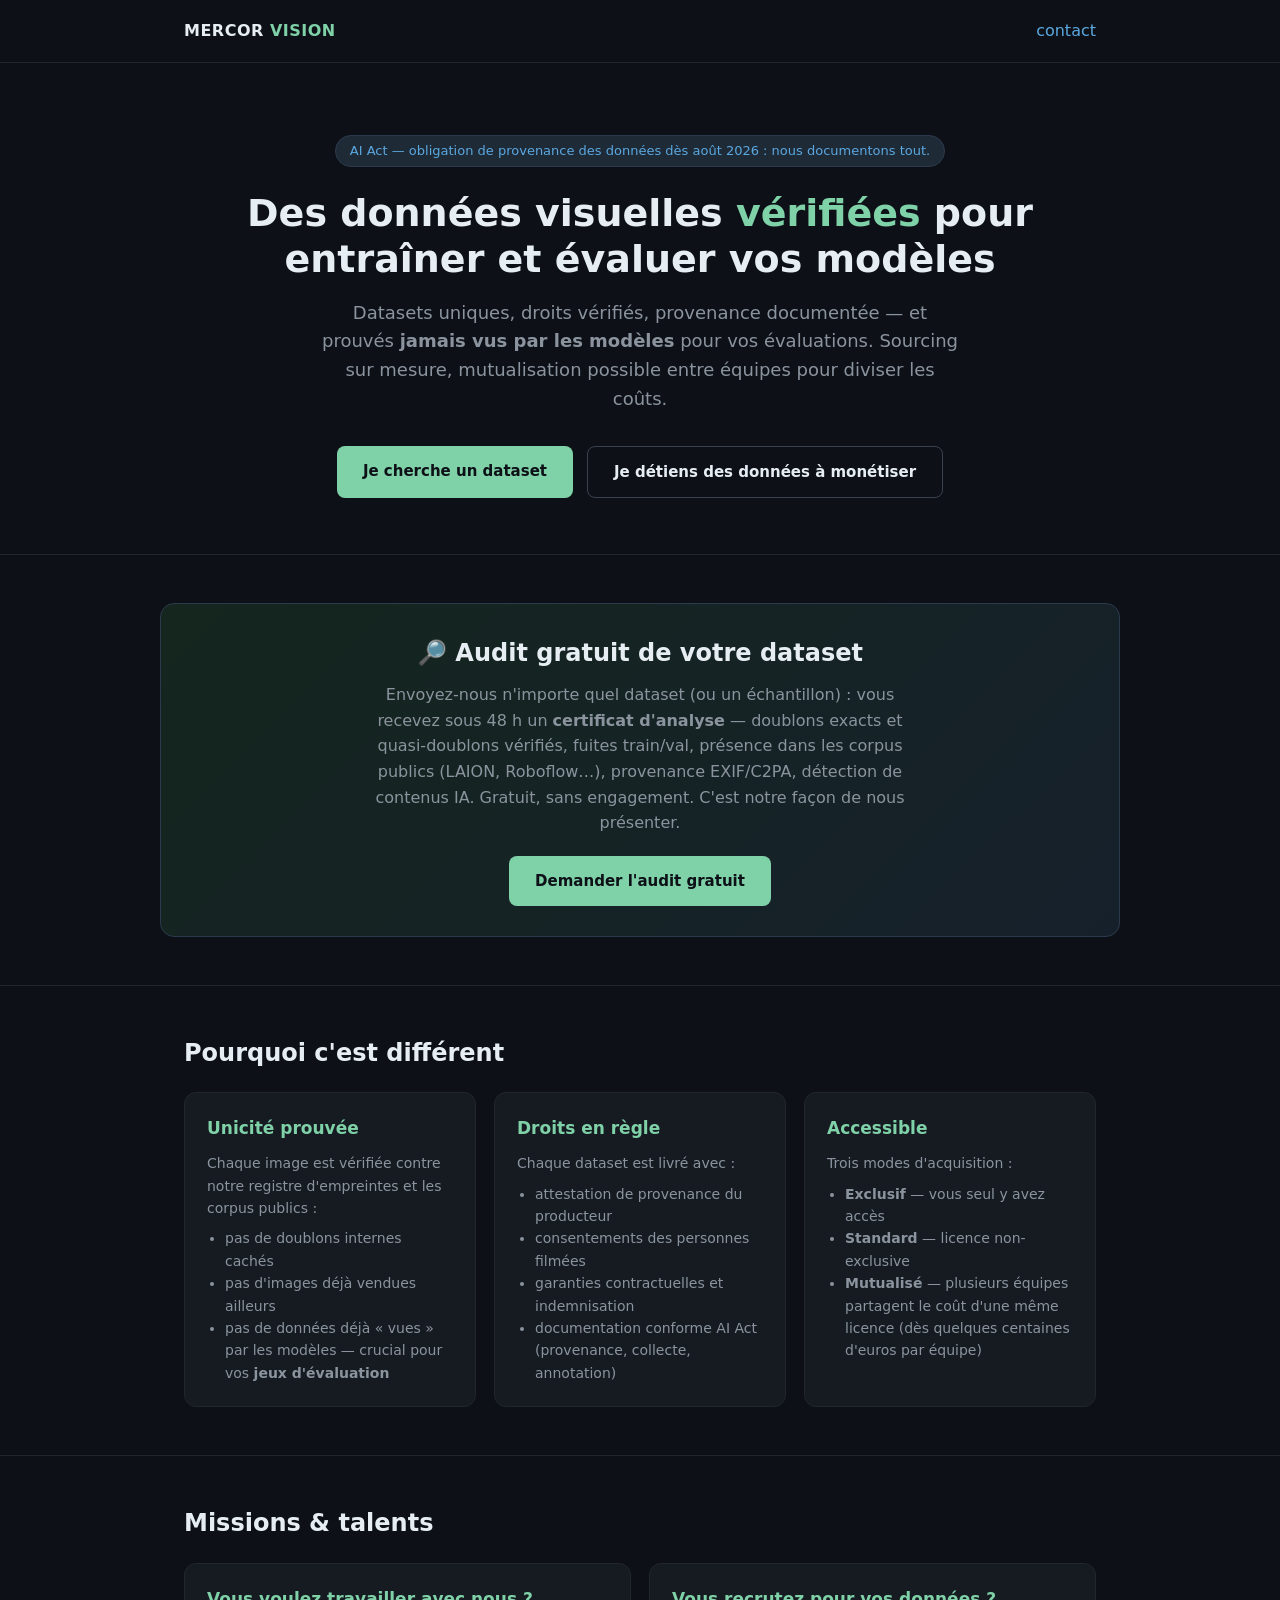
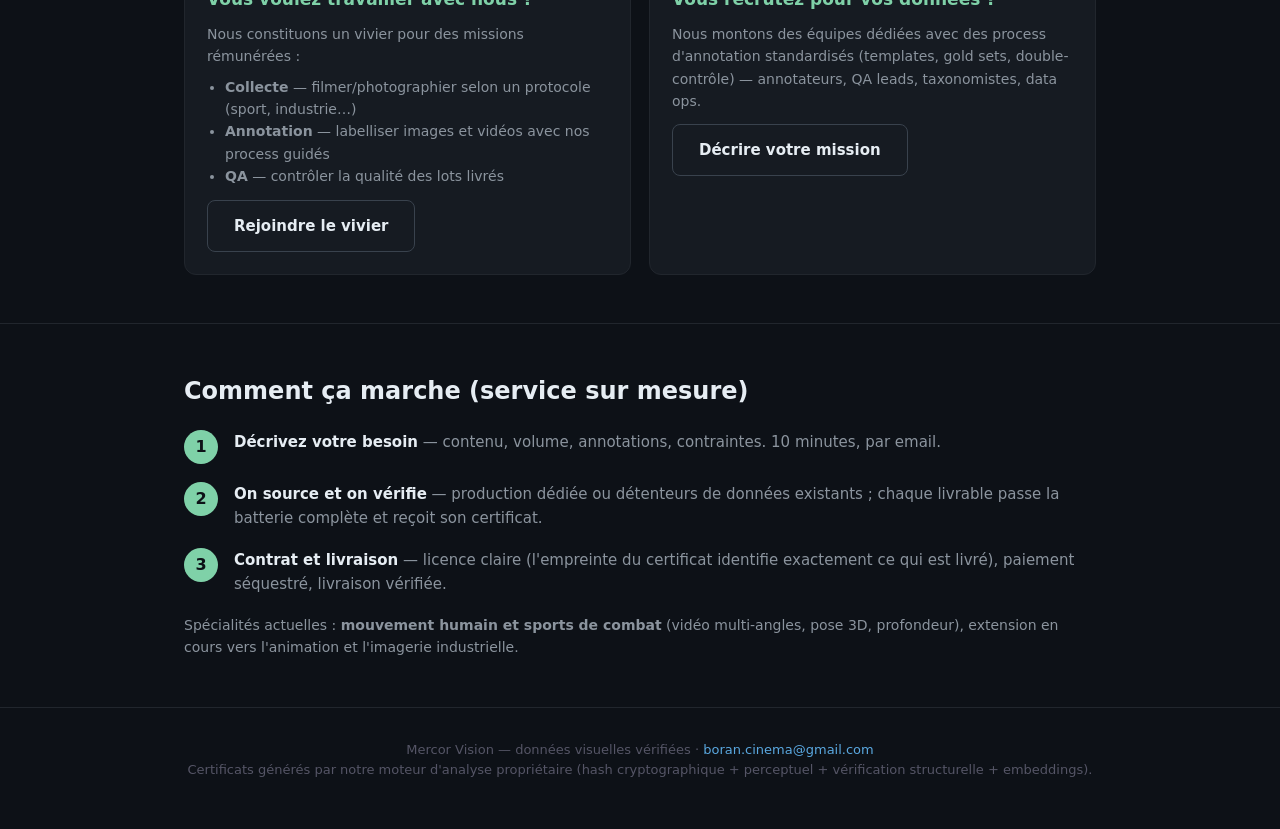
==== index.html @ 6c2ee46d "landing v1" ====
<!DOCTYPE html>
<html lang="fr">
<head>
<meta charset="utf-8">
<meta name="viewport" content="width=device-width, initial-scale=1">
<title>Mercor Vision — Données visuelles vérifiées pour l'IA</title>
<meta name="description" content="Datasets visuels uniques, rights-cleared, jamais vus par les modèles. Audit gratuit de votre dataset : doublons, fuites train/val, contamination. Conforme AI Act.">
<style>
  :root { --bg:#0d1117; --panel:#161b22; --text:#e6edf3; --muted:#8b949e; --accent:#7fd1a8; --accent2:#5aa8e0; }
  * { box-sizing: border-box; margin: 0; }
  body { font-family: 'Segoe UI', system-ui, sans-serif; background: var(--bg); color: var(--text); line-height: 1.6; }
  .wrap { max-width: 960px; margin: 0 auto; padding: 0 24px; }
  header { padding: 18px 0; border-bottom: 1px solid #21262d; }
  header .wrap { display: flex; justify-content: space-between; align-items: center; }
  .logo { font-weight: 800; letter-spacing: .5px; }
  .logo span { color: var(--accent); }
  .hero { padding: 72px 0 56px; text-align: center; }
  h1 { font-size: 38px; line-height: 1.2; margin-bottom: 16px; }
  h1 em { color: var(--accent); font-style: normal; }
  .sub { color: var(--muted); font-size: 18px; max-width: 640px; margin: 0 auto 32px; }
  .cta-row { display: flex; gap: 14px; justify-content: center; flex-wrap: wrap; }
  .btn { display: inline-block; padding: 13px 26px; border-radius: 8px; text-decoration: none; font-weight: 700; font-size: 15px; }
  .btn.primary { background: var(--accent); color: #0d1117; }
  .btn.secondary { background: transparent; color: var(--text); border: 1px solid #39424d; }
  .badge-reg { display: inline-block; background: #1f2a37; color: var(--accent2); border: 1px solid #2c3a4d;
    padding: 5px 14px; border-radius: 16px; font-size: 13px; margin-bottom: 24px; }
  section { padding: 48px 0; border-top: 1px solid #21262d; }
  h2 { font-size: 24px; margin-bottom: 20px; }
  .cols { display: grid; grid-template-columns: repeat(auto-fit, minmax(260px, 1fr)); gap: 18px; }
  .card { background: var(--panel); border: 1px solid #21262d; border-radius: 12px; padding: 22px; }
  .card h3 { font-size: 17px; margin-bottom: 10px; color: var(--accent); }
  .card p, .card li { color: var(--muted); font-size: 14px; }
  .card ul { padding-left: 18px; margin-top: 8px; }
  .steps { counter-reset: step; }
  .step { display: flex; gap: 16px; margin-bottom: 18px; align-items: flex-start; }
  .step::before { counter-increment: step; content: counter(step); flex: 0 0 34px; height: 34px;
    background: var(--accent); color: #0d1117; border-radius: 50%; display: flex; align-items: center;
    justify-content: center; font-weight: 800; }
  .step p { color: var(--muted); font-size: 15px; }
  .step b { color: var(--text); }
  .audit { background: linear-gradient(135deg, #14261e, #16202b); border: 1px solid #2c3a4d; border-radius: 14px;
    padding: 30px; text-align: center; }
  .audit h2 { margin-bottom: 10px; }
  .audit p { color: var(--muted); max-width: 560px; margin: 0 auto 20px; }
  footer { padding: 32px 0 48px; color: #556; font-size: 13px; text-align: center; border-top: 1px solid #21262d; }
  a.mail { color: var(--accent2); text-decoration: none; }
</style>
</head>
<body>

<header><div class="wrap">
  <div class="logo">MERCOR <span>VISION</span></div>
  <a class="mail" href="mailto:boran.cinema@gmail.com">contact</a>
</div></header>

<div class="hero wrap">
  <div class="badge-reg">AI Act — obligation de provenance des données dès août 2026 : nous documentons tout.</div>
  <h1>Des données visuelles <em>vérifiées</em> pour entraîner et évaluer vos modèles</h1>
  <p class="sub">Datasets uniques, droits vérifiés, provenance documentée — et prouvés <b>jamais vus par les modèles</b> pour vos évaluations. Sourcing sur mesure, mutualisation possible entre équipes pour diviser les coûts.</p>
  <div class="cta-row">
    <a class="btn primary" href="mailto:boran.cinema@gmail.com?subject=Recherche%20de%20dataset&body=Contenu%20recherch%C3%A9%20(sujets%2C%20sc%C3%A8nes%2C%20actions)%20%3A%0D%0AVolume%20(images%20%2F%20heures%20vid%C3%A9o)%20%3A%0D%0AAnnotations%20attendues%20%3A%0D%0ACapteurs%20%2F%20m%C3%A9tadonn%C3%A9es%20(pose%2C%20depth%2C%20multi-cam%E2%80%A6)%20%3A%0D%0AUsage%20(entra%C3%AEnement%20%2F%20%C3%A9valuation)%20%3A%0D%0AContraintes%20de%20droits%20%2F%20conformit%C3%A9%20%3A%0D%0ABudget%20indicatif%20%3A%0D%0A%C3%89ch%C3%A9ance%20%3A%0D%0APartage%20du%20co%C3%BBt%20avec%20d%27autres%20%C3%A9quipes%20envisageable%20(oui%2Fnon)%20%3A">Je cherche un dataset</a>
    <a class="btn secondary" href="mailto:boran.cinema@gmail.com?subject=Je%20d%C3%A9tiens%20des%20donn%C3%A9es%20visuelles&body=Type%20de%20contenus%20(vid%C3%A9os%2C%20photos%2C%20dessins%E2%80%A6)%20%3A%0D%0AVolume%20approximatif%20%3A%0D%0AQui%20a%20film%C3%A9%2Fcr%C3%A9%C3%A9%20ces%20contenus%20%3F%20%3A%0D%0APersonnes%20visibles%20et%20consentements%20%3A%0D%0ACe%20que%20je%20veux%20en%20faire%20%3A">Je détiens des données à monétiser</a>
  </div>
</div>

<section><div class="wrap audit">
  <h2>🔎 Audit gratuit de votre dataset</h2>
  <p>Envoyez-nous n'importe quel dataset (ou un échantillon) : vous recevez sous 48 h un <b>certificat d'analyse</b> — doublons exacts et quasi-doublons vérifiés, fuites train/val, présence dans les corpus publics (LAION, Roboflow…), provenance EXIF/C2PA, détection de contenus IA. Gratuit, sans engagement. C'est notre façon de nous présenter.</p>
  <a class="btn primary" href="mailto:boran.cinema@gmail.com?subject=Audit%20gratuit%20de%20dataset&body=Taille%20du%20dataset%20%3A%0D%0AFormat%20%3A%0D%0ACe%20que%20je%20veux%20v%C3%A9rifier%20%3A">Demander l'audit gratuit</a>
</div></section>

<section><div class="wrap">
  <h2>Pourquoi c'est différent</h2>
  <div class="cols">
    <div class="card"><h3>Unicité prouvée</h3>
      <p>Chaque image est vérifiée contre notre registre d'empreintes et les corpus publics :</p>
      <ul><li>pas de doublons internes cachés</li><li>pas d'images déjà vendues ailleurs</li><li>pas de données déjà « vues » par les modèles — crucial pour vos <b>jeux d'évaluation</b></li></ul></div>
    <div class="card"><h3>Droits en règle</h3>
      <p>Chaque dataset est livré avec :</p>
      <ul><li>attestation de provenance du producteur</li><li>consentements des personnes filmées</li><li>garanties contractuelles et indemnisation</li><li>documentation conforme AI Act (provenance, collecte, annotation)</li></ul></div>
    <div class="card"><h3>Accessible</h3>
      <p>Trois modes d'acquisition :</p>
      <ul><li><b>Exclusif</b> — vous seul y avez accès</li><li><b>Standard</b> — licence non-exclusive</li><li><b>Mutualisé</b> — plusieurs équipes partagent le coût d'une même licence (dès quelques centaines d'euros par équipe)</li></ul></div>
  </div>
</div></section>

<section><div class="wrap">
  <h2>Missions &amp; talents</h2>
  <div class="cols">
    <div class="card"><h3>Vous voulez travailler avec nous ?</h3>
      <p>Nous constituons un vivier pour des missions rémunérées :</p>
      <ul><li><b>Collecte</b> — filmer/photographier selon un protocole (sport, industrie…)</li>
      <li><b>Annotation</b> — labelliser images et vidéos avec nos process guidés</li>
      <li><b>QA</b> — contrôler la qualité des lots livrés</li></ul>
      <p style="margin-top:12px"><a class="btn secondary" href="mailto:boran.cinema@gmail.com?subject=Rejoindre%20le%20vivier%20(missions)&body=Profil%20(collecte%20%2F%20annotation%20%2F%20QA)%20%3A%0D%0AExp%C3%A9rience%20%3A%0D%0AMat%C3%A9riel%20(cam%C3%A9ra%2C%20PC)%20%3A%0D%0ADisponibilit%C3%A9%20%3A">Rejoindre le vivier</a></p></div>
    <div class="card"><h3>Vous recrutez pour vos données ?</h3>
      <p>Nous montons des équipes dédiées avec des process d'annotation standardisés (templates, gold sets, double-contrôle) — annotateurs, QA leads, taxonomistes, data ops.</p>
      <p style="margin-top:12px"><a class="btn secondary" href="mailto:boran.cinema@gmail.com?subject=Besoin%20d%27une%20%C3%A9quipe%20data&body=Mission%20%3A%0D%0AVolume%20et%20d%C3%A9lai%20%3A%0D%0ABudget%20indicatif%20%3A">Décrire votre mission</a></p></div>
  </div>
</div></section>

<section><div class="wrap">
  <h2>Comment ça marche (service sur mesure)</h2>
  <div class="steps">
    <div class="step"><p><b>Décrivez votre besoin</b> — contenu, volume, annotations, contraintes. 10 minutes, par email.</p></div>
    <div class="step"><p><b>On source et on vérifie</b> — production dédiée ou détenteurs de données existants ; chaque livrable passe la batterie complète et reçoit son certificat.</p></div>
    <div class="step"><p><b>Contrat et livraison</b> — licence claire (l'empreinte du certificat identifie exactement ce qui est livré), paiement séquestré, livraison vérifiée.</p></div>
  </div>
  <p style="color:var(--muted);font-size:14px">Spécialités actuelles : <b>mouvement humain et sports de combat</b> (vidéo multi-angles, pose 3D, profondeur), extension en cours vers l'animation et l'imagerie industrielle.</p>
</div></section>

<footer><div class="wrap">
  Mercor Vision — données visuelles vérifiées · <a class="mail" href="mailto:boran.cinema@gmail.com">boran.cinema@gmail.com</a><br>
  Certificats générés par notre moteur d'analyse propriétaire (hash cryptographique + perceptuel + vérification structurelle + embeddings).
</div></footer>

</body>
</html>
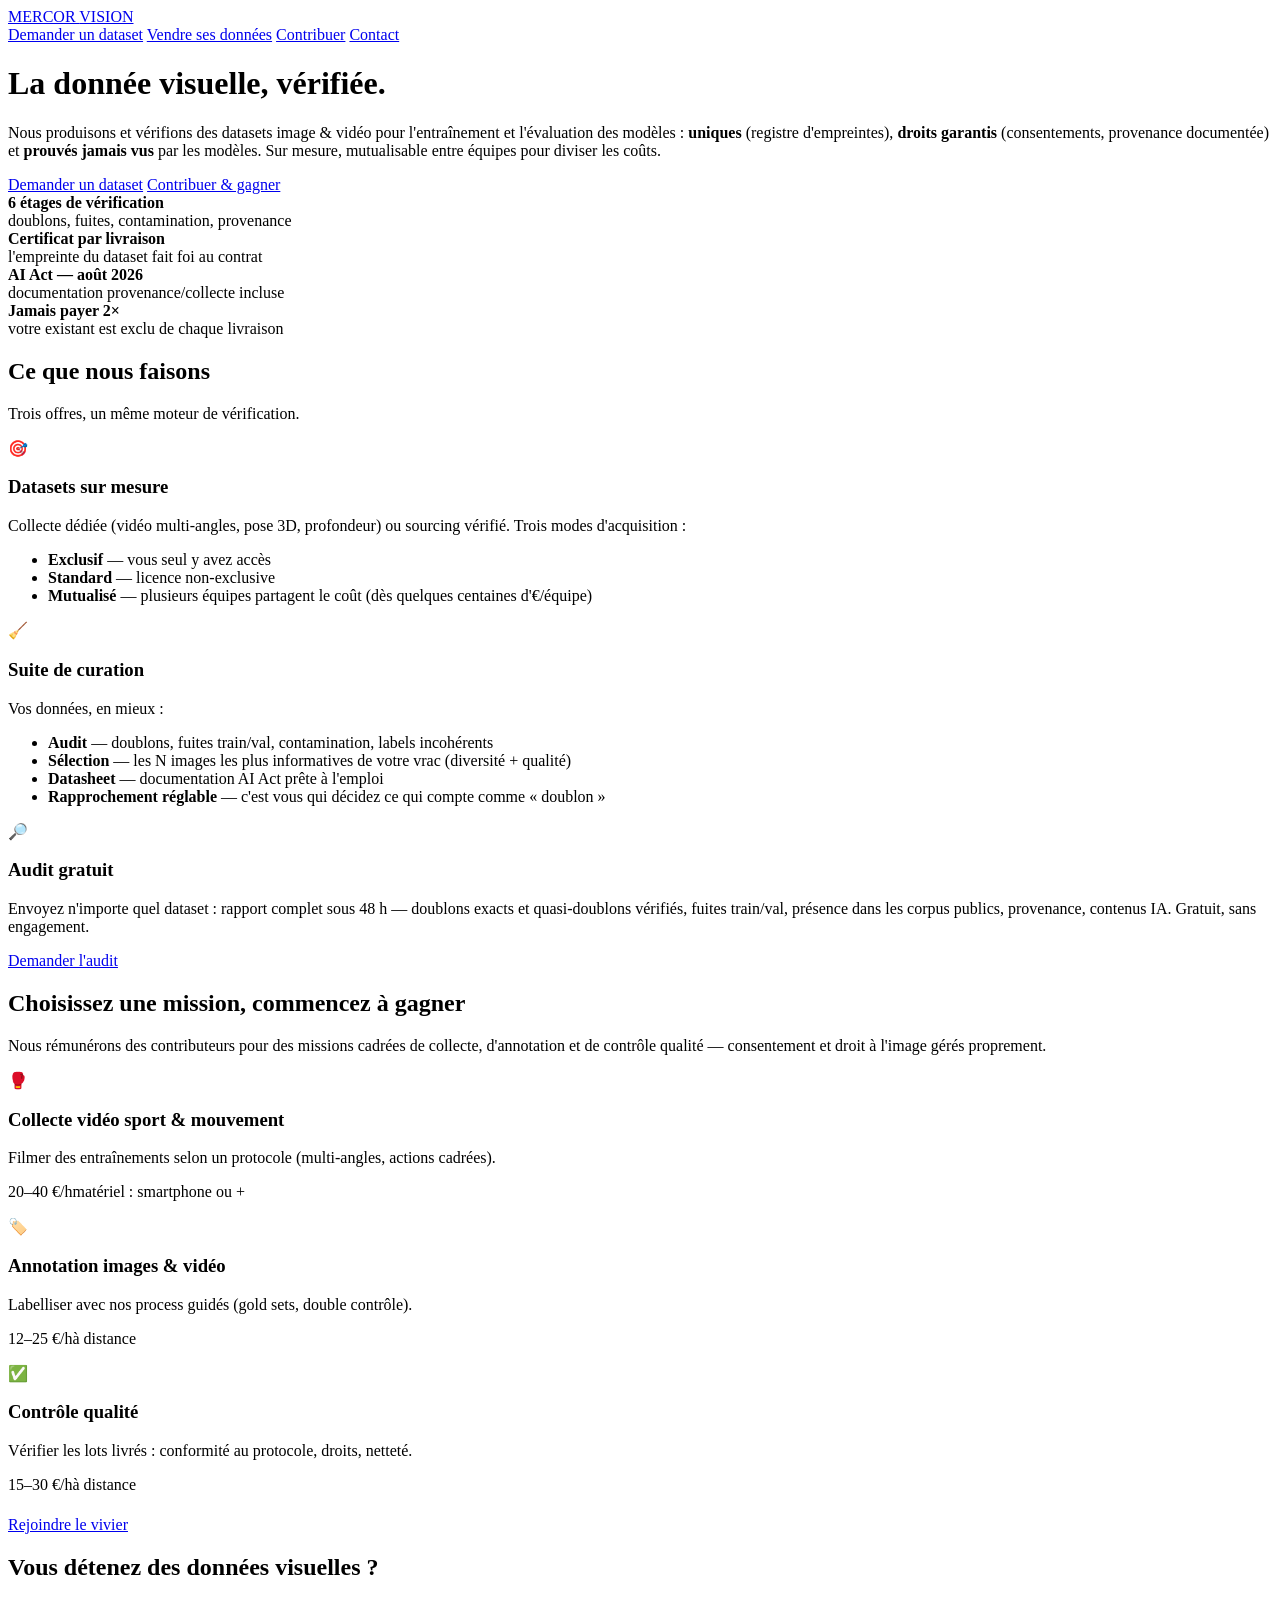
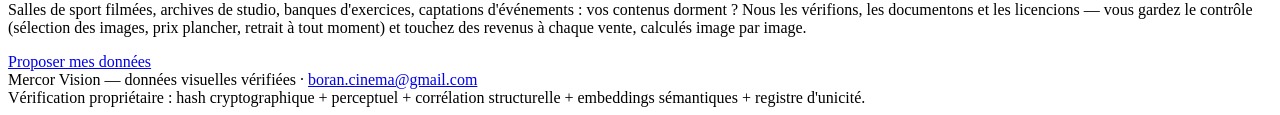
==== commit c74ed65d: "site v2 - refonte Luel-like" ====
--- a/index.html
+++ b/index.html
@@ -3,115 +3,97 @@
 <head>
 <meta charset="utf-8">
 <meta name="viewport" content="width=device-width, initial-scale=1">
-<title>Mercor Vision — Données visuelles vérifiées pour l'IA</title>
-<meta name="description" content="Datasets visuels uniques, rights-cleared, jamais vus par les modèles. Audit gratuit de votre dataset : doublons, fuites train/val, contamination. Conforme AI Act.">
-<style>
-  :root { --bg:#0d1117; --panel:#161b22; --text:#e6edf3; --muted:#8b949e; --accent:#7fd1a8; --accent2:#5aa8e0; }
-  * { box-sizing: border-box; margin: 0; }
-  body { font-family: 'Segoe UI', system-ui, sans-serif; background: var(--bg); color: var(--text); line-height: 1.6; }
-  .wrap { max-width: 960px; margin: 0 auto; padding: 0 24px; }
-  header { padding: 18px 0; border-bottom: 1px solid #21262d; }
-  header .wrap { display: flex; justify-content: space-between; align-items: center; }
-  .logo { font-weight: 800; letter-spacing: .5px; }
-  .logo span { color: var(--accent); }
-  .hero { padding: 72px 0 56px; text-align: center; }
-  h1 { font-size: 38px; line-height: 1.2; margin-bottom: 16px; }
-  h1 em { color: var(--accent); font-style: normal; }
-  .sub { color: var(--muted); font-size: 18px; max-width: 640px; margin: 0 auto 32px; }
-  .cta-row { display: flex; gap: 14px; justify-content: center; flex-wrap: wrap; }
-  .btn { display: inline-block; padding: 13px 26px; border-radius: 8px; text-decoration: none; font-weight: 700; font-size: 15px; }
-  .btn.primary { background: var(--accent); color: #0d1117; }
-  .btn.secondary { background: transparent; color: var(--text); border: 1px solid #39424d; }
-  .badge-reg { display: inline-block; background: #1f2a37; color: var(--accent2); border: 1px solid #2c3a4d;
-    padding: 5px 14px; border-radius: 16px; font-size: 13px; margin-bottom: 24px; }
-  section { padding: 48px 0; border-top: 1px solid #21262d; }
-  h2 { font-size: 24px; margin-bottom: 20px; }
-  .cols { display: grid; grid-template-columns: repeat(auto-fit, minmax(260px, 1fr)); gap: 18px; }
-  .card { background: var(--panel); border: 1px solid #21262d; border-radius: 12px; padding: 22px; }
-  .card h3 { font-size: 17px; margin-bottom: 10px; color: var(--accent); }
-  .card p, .card li { color: var(--muted); font-size: 14px; }
-  .card ul { padding-left: 18px; margin-top: 8px; }
-  .steps { counter-reset: step; }
-  .step { display: flex; gap: 16px; margin-bottom: 18px; align-items: flex-start; }
-  .step::before { counter-increment: step; content: counter(step); flex: 0 0 34px; height: 34px;
-    background: var(--accent); color: #0d1117; border-radius: 50%; display: flex; align-items: center;
-    justify-content: center; font-weight: 800; }
-  .step p { color: var(--muted); font-size: 15px; }
-  .step b { color: var(--text); }
-  .audit { background: linear-gradient(135deg, #14261e, #16202b); border: 1px solid #2c3a4d; border-radius: 14px;
-    padding: 30px; text-align: center; }
-  .audit h2 { margin-bottom: 10px; }
-  .audit p { color: var(--muted); max-width: 560px; margin: 0 auto 20px; }
-  footer { padding: 32px 0 48px; color: #556; font-size: 13px; text-align: center; border-top: 1px solid #21262d; }
-  a.mail { color: var(--accent2); text-decoration: none; }
-</style>
+<title>Mercor Vision — La donnée visuelle, vérifiée</title>
+<meta name="description" content="Datasets visuels sur mesure : uniques, droits garantis, jamais vus par les modèles. Audit gratuit, curation, missions rémunérées de collecte et d'annotation.">
+<link rel="stylesheet" href="styles.css">
 </head>
 <body>
 
-<header><div class="wrap">
-  <div class="logo">MERCOR <span>VISION</span></div>
-  <a class="mail" href="mailto:boran.cinema@gmail.com">contact</a>
+<header class="site"><div class="wrap">
+  <a class="logo" href="index.html">MERCOR <span>VISION</span></a>
+  <nav>
+    <a href="demande.html">Demander un dataset</a>
+    <a href="vendre.html">Vendre ses données</a>
+    <a href="contribuer.html">Contribuer</a>
+    <a href="mailto:boran.cinema@gmail.com">Contact</a>
+  </nav>
 </div></header>
 
 <div class="hero wrap">
-  <div class="badge-reg">AI Act — obligation de provenance des données dès août 2026 : nous documentons tout.</div>
-  <h1>Des données visuelles <em>vérifiées</em> pour entraîner et évaluer vos modèles</h1>
-  <p class="sub">Datasets uniques, droits vérifiés, provenance documentée — et prouvés <b>jamais vus par les modèles</b> pour vos évaluations. Sourcing sur mesure, mutualisation possible entre équipes pour diviser les coûts.</p>
+  <h1>La donnée visuelle, <span style="color:var(--blue)">vérifiée</span>.</h1>
+  <p class="lead">Nous produisons et vérifions des datasets image &amp; vidéo pour l'entraînement
+  et l'évaluation des modèles : <b>uniques</b> (registre d'empreintes), <b>droits garantis</b>
+  (consentements, provenance documentée) et <b>prouvés jamais vus</b> par les modèles.
+  Sur mesure, mutualisable entre équipes pour diviser les coûts.</p>
   <div class="cta-row">
-    <a class="btn primary" href="mailto:boran.cinema@gmail.com?subject=Recherche%20de%20dataset&body=Contenu%20recherch%C3%A9%20(sujets%2C%20sc%C3%A8nes%2C%20actions)%20%3A%0D%0AVolume%20(images%20%2F%20heures%20vid%C3%A9o)%20%3A%0D%0AAnnotations%20attendues%20%3A%0D%0ACapteurs%20%2F%20m%C3%A9tadonn%C3%A9es%20(pose%2C%20depth%2C%20multi-cam%E2%80%A6)%20%3A%0D%0AUsage%20(entra%C3%AEnement%20%2F%20%C3%A9valuation)%20%3A%0D%0AContraintes%20de%20droits%20%2F%20conformit%C3%A9%20%3A%0D%0ABudget%20indicatif%20%3A%0D%0A%C3%89ch%C3%A9ance%20%3A%0D%0APartage%20du%20co%C3%BBt%20avec%20d%27autres%20%C3%A9quipes%20envisageable%20(oui%2Fnon)%20%3A">Je cherche un dataset</a>
-    <a class="btn secondary" href="mailto:boran.cinema@gmail.com?subject=Je%20d%C3%A9tiens%20des%20donn%C3%A9es%20visuelles&body=Type%20de%20contenus%20(vid%C3%A9os%2C%20photos%2C%20dessins%E2%80%A6)%20%3A%0D%0AVolume%20approximatif%20%3A%0D%0AQui%20a%20film%C3%A9%2Fcr%C3%A9%C3%A9%20ces%20contenus%20%3F%20%3A%0D%0APersonnes%20visibles%20et%20consentements%20%3A%0D%0ACe%20que%20je%20veux%20en%20faire%20%3A">Je détiens des données à monétiser</a>
+    <a class="btn primary" href="demande.html">Demander un dataset</a>
+    <a class="btn ghost" href="contribuer.html">Contribuer &amp; gagner</a>
+  </div>
+  <div class="strip">
+    <div><b>6 étages de vérification</b><br>doublons, fuites, contamination, provenance</div>
+    <div><b>Certificat par livraison</b><br>l'empreinte du dataset fait foi au contrat</div>
+    <div><b>AI Act — août 2026</b><br>documentation provenance/collecte incluse</div>
+    <div><b>Jamais payer 2×</b><br>votre existant est exclu de chaque livraison</div>
   </div>
 </div>
 
-<section><div class="wrap audit">
-  <h2>🔎 Audit gratuit de votre dataset</h2>
-  <p>Envoyez-nous n'importe quel dataset (ou un échantillon) : vous recevez sous 48 h un <b>certificat d'analyse</b> — doublons exacts et quasi-doublons vérifiés, fuites train/val, présence dans les corpus publics (LAION, Roboflow…), provenance EXIF/C2PA, détection de contenus IA. Gratuit, sans engagement. C'est notre façon de nous présenter.</p>
-  <a class="btn primary" href="mailto:boran.cinema@gmail.com?subject=Audit%20gratuit%20de%20dataset&body=Taille%20du%20dataset%20%3A%0D%0AFormat%20%3A%0D%0ACe%20que%20je%20veux%20v%C3%A9rifier%20%3A">Demander l'audit gratuit</a>
-</div></section>
-
 <section><div class="wrap">
-  <h2>Pourquoi c'est différent</h2>
+  <h2>Ce que nous faisons</h2>
+  <p class="sub">Trois offres, un même moteur de vérification.</p>
   <div class="cols">
-    <div class="card"><h3>Unicité prouvée</h3>
-      <p>Chaque image est vérifiée contre notre registre d'empreintes et les corpus publics :</p>
-      <ul><li>pas de doublons internes cachés</li><li>pas d'images déjà vendues ailleurs</li><li>pas de données déjà « vues » par les modèles — crucial pour vos <b>jeux d'évaluation</b></li></ul></div>
-    <div class="card"><h3>Droits en règle</h3>
-      <p>Chaque dataset est livré avec :</p>
-      <ul><li>attestation de provenance du producteur</li><li>consentements des personnes filmées</li><li>garanties contractuelles et indemnisation</li><li>documentation conforme AI Act (provenance, collecte, annotation)</li></ul></div>
-    <div class="card"><h3>Accessible</h3>
-      <p>Trois modes d'acquisition :</p>
-      <ul><li><b>Exclusif</b> — vous seul y avez accès</li><li><b>Standard</b> — licence non-exclusive</li><li><b>Mutualisé</b> — plusieurs équipes partagent le coût d'une même licence (dès quelques centaines d'euros par équipe)</li></ul></div>
+    <div class="card"><span class="ico">🎯</span><h3>Datasets sur mesure</h3>
+      <p>Collecte dédiée (vidéo multi-angles, pose 3D, profondeur) ou sourcing vérifié.
+      Trois modes d'acquisition :</p>
+      <ul><li><b>Exclusif</b> — vous seul y avez accès</li>
+      <li><b>Standard</b> — licence non-exclusive</li>
+      <li><b>Mutualisé</b> — plusieurs équipes partagent le coût (dès quelques centaines d'€/équipe)</li></ul>
+    </div>
+    <div class="card"><span class="ico">🧹</span><h3>Suite de curation</h3>
+      <p>Vos données, en mieux :</p>
+      <ul><li><b>Audit</b> — doublons, fuites train/val, contamination, labels incohérents</li>
+      <li><b>Sélection</b> — les N images les plus informatives de votre vrac (diversité + qualité)</li>
+      <li><b>Datasheet</b> — documentation AI Act prête à l'emploi</li>
+      <li><b>Rapprochement réglable</b> — c'est vous qui décidez ce qui compte comme « doublon »</li></ul>
+    </div>
+    <div class="card"><span class="ico">🔎</span><h3>Audit gratuit</h3>
+      <p>Envoyez n'importe quel dataset : rapport complet sous 48 h — doublons exacts et quasi-doublons
+      vérifiés, fuites train/val, présence dans les corpus publics, provenance, contenus IA.
+      Gratuit, sans engagement.</p>
+      <p style="margin-top:14px"><a class="btn ghost" href="mailto:boran.cinema@gmail.com?subject=Audit%20gratuit%20de%20dataset&body=Taille%20du%20dataset%20%3A%0D%0AFormat%20%3A%0D%0ACe%20que%20je%20veux%20v%C3%A9rifier%20%3A">Demander l'audit</a></p>
+    </div>
   </div>
 </div></section>
 
 <section><div class="wrap">
-  <h2>Missions &amp; talents</h2>
+  <h2>Choisissez une mission, commencez à gagner</h2>
+  <p class="sub">Nous rémunérons des contributeurs pour des missions cadrées de collecte,
+  d'annotation et de contrôle qualité — consentement et droit à l'image gérés proprement.</p>
   <div class="cols">
-    <div class="card"><h3>Vous voulez travailler avec nous ?</h3>
-      <p>Nous constituons un vivier pour des missions rémunérées :</p>
-      <ul><li><b>Collecte</b> — filmer/photographier selon un protocole (sport, industrie…)</li>
-      <li><b>Annotation</b> — labelliser images et vidéos avec nos process guidés</li>
-      <li><b>QA</b> — contrôler la qualité des lots livrés</li></ul>
-      <p style="margin-top:12px"><a class="btn secondary" href="mailto:boran.cinema@gmail.com?subject=Rejoindre%20le%20vivier%20(missions)&body=Profil%20(collecte%20%2F%20annotation%20%2F%20QA)%20%3A%0D%0AExp%C3%A9rience%20%3A%0D%0AMat%C3%A9riel%20(cam%C3%A9ra%2C%20PC)%20%3A%0D%0ADisponibilit%C3%A9%20%3A">Rejoindre le vivier</a></p></div>
-    <div class="card"><h3>Vous recrutez pour vos données ?</h3>
-      <p>Nous montons des équipes dédiées avec des process d'annotation standardisés (templates, gold sets, double-contrôle) — annotateurs, QA leads, taxonomistes, data ops.</p>
-      <p style="margin-top:12px"><a class="btn secondary" href="mailto:boran.cinema@gmail.com?subject=Besoin%20d%27une%20%C3%A9quipe%20data&body=Mission%20%3A%0D%0AVolume%20et%20d%C3%A9lai%20%3A%0D%0ABudget%20indicatif%20%3A">Décrire votre mission</a></p></div>
+    <div class="card"><span class="ico">🥊</span><h3>Collecte vidéo sport &amp; mouvement</h3>
+      <p>Filmer des entraînements selon un protocole (multi-angles, actions cadrées).</p>
+      <p style="margin-top:8px"><span class="rate">20–40 €/h</span><span class="rate">matériel : smartphone ou +</span></p></div>
+    <div class="card"><span class="ico">🏷️</span><h3>Annotation images &amp; vidéo</h3>
+      <p>Labelliser avec nos process guidés (gold sets, double contrôle).</p>
+      <p style="margin-top:8px"><span class="rate">12–25 €/h</span><span class="rate">à distance</span></p></div>
+    <div class="card"><span class="ico">✅</span><h3>Contrôle qualité</h3>
+      <p>Vérifier les lots livrés : conformité au protocole, droits, netteté.</p>
+      <p style="margin-top:8px"><span class="rate">15–30 €/h</span><span class="rate">à distance</span></p></div>
   </div>
+  <p style="margin-top:22px"><a class="btn primary" href="contribuer.html">Rejoindre le vivier</a></p>
 </div></section>
 
 <section><div class="wrap">
-  <h2>Comment ça marche (service sur mesure)</h2>
-  <div class="steps">
-    <div class="step"><p><b>Décrivez votre besoin</b> — contenu, volume, annotations, contraintes. 10 minutes, par email.</p></div>
-    <div class="step"><p><b>On source et on vérifie</b> — production dédiée ou détenteurs de données existants ; chaque livrable passe la batterie complète et reçoit son certificat.</p></div>
-    <div class="step"><p><b>Contrat et livraison</b> — licence claire (l'empreinte du certificat identifie exactement ce qui est livré), paiement séquestré, livraison vérifiée.</p></div>
-  </div>
-  <p style="color:var(--muted);font-size:14px">Spécialités actuelles : <b>mouvement humain et sports de combat</b> (vidéo multi-angles, pose 3D, profondeur), extension en cours vers l'animation et l'imagerie industrielle.</p>
+  <h2>Vous détenez des données visuelles ?</h2>
+  <p class="sub">Salles de sport filmées, archives de studio, banques d'exercices, captations
+  d'événements : vos contenus dorment ? Nous les vérifions, les documentons et les licencions —
+  vous gardez le contrôle (sélection des images, prix plancher, retrait à tout moment) et
+  touchez des revenus à chaque vente, calculés image par image.</p>
+  <a class="btn ghost" href="vendre.html">Proposer mes données</a>
 </div></section>
 
 <footer><div class="wrap">
-  Mercor Vision — données visuelles vérifiées · <a class="mail" href="mailto:boran.cinema@gmail.com">boran.cinema@gmail.com</a><br>
-  Certificats générés par notre moteur d'analyse propriétaire (hash cryptographique + perceptuel + vérification structurelle + embeddings).
+  Mercor Vision — données visuelles vérifiées · <a href="mailto:boran.cinema@gmail.com">boran.cinema@gmail.com</a><br>
+  Vérification propriétaire : hash cryptographique + perceptuel + corrélation structurelle + embeddings sémantiques + registre d'unicité.
 </div></footer>
 
 </body>
